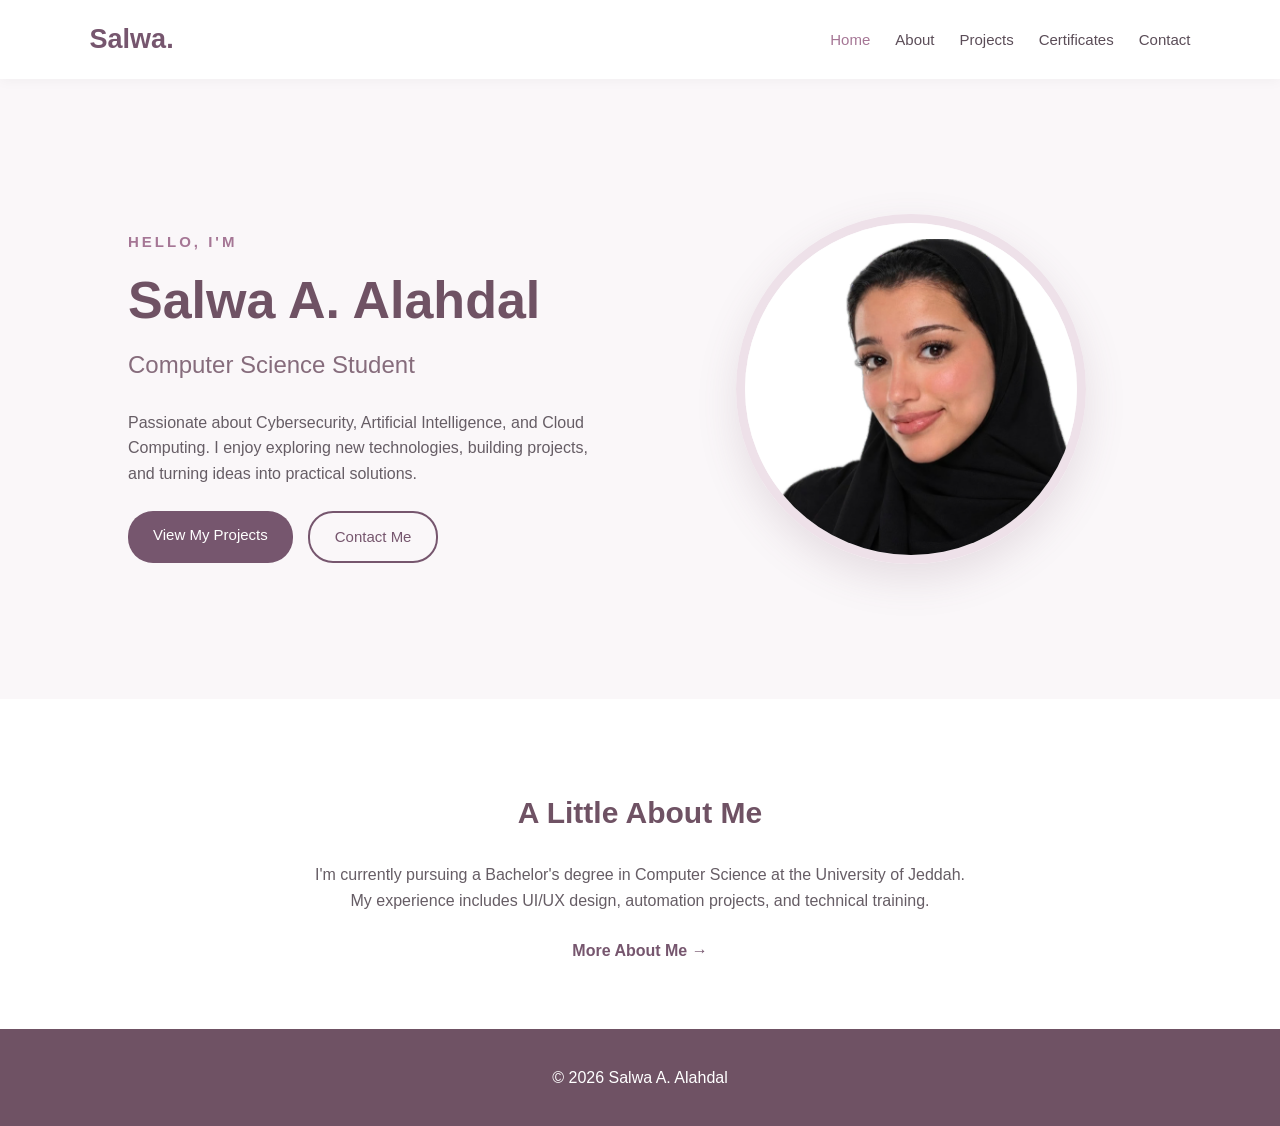
==== index.html @ fcae5801 "Add files via upload" ====
<!DOCTYPE html>
<html lang="en">

<head>
    <meta charset="UTF-8">
    <meta name="viewport" content="width=device-width, initial-scale=1.0">
    <title>Home | Salwa Alahdal</title>
    <link rel="stylesheet" href="CSS/style.css">
</head>

<body>

    <header class="site-header">
        <nav class="navbar" aria-label="Main navigation">

            <a href="index.html" class="logo">Salwa.</a>

            <div class="nav-links">
                <a href="index.html" class="active" aria-current="page">Home</a>
                <a href="about.html">About</a>
                <a href="projects.html">Projects</a>
                <a href="certificates.html">Certificates</a>
                <a href="contact.html">Contact</a>
            </div>

        </nav>
    </header>

    <main>

        <section class="hero">

            <div class="hero-text">

                <p class="intro">HELLO, I'M</p>

                <h1>Salwa A. Alahdal</h1>

                <h2>Computer Science Student</h2>

                <p class="hero-description">
                    Passionate about Cybersecurity, Artificial
                    Intelligence, and Cloud Computing.
                    I enjoy exploring new technologies,
                    building projects, and turning ideas
                    into practical solutions.
                </p>

                <div class="hero-buttons">
                    <a href="projects.html" class="btn primary-btn">
                        View My Projects
                    </a>

                    <a href="contact.html" class="btn secondary-btn">
                        Contact Me
                    </a>
                </div>

            </div>

            <div class="hero-image">
                <img src="media/profile.png"
                     alt="Portrait of Salwa Alahdal">
            </div>

        </section>

        <section class="home-intro">

            <h2>A Little About Me</h2>

            <p>
                I'm currently pursuing a Bachelor's degree
                in Computer Science at the University of Jeddah.
                My experience includes UI/UX design,
                automation projects, and technical training.
            </p>

            <a href="about.html" class="text-link">
                More About Me →
            </a>

        </section>

    </main>

    <footer>
        <p>&copy; 2026 Salwa A. Alahdal</p>
    </footer>

</body>
</html>
---- CSS/style.css ----
* {
    box-sizing: border-box;
}

html {
    scroll-behavior: smooth;
}

body {
    margin: 0;
    font-family: Arial, Helvetica, sans-serif;
    background-color: #faf7f9;
    color: #393039;
    line-height: 1.6;
}

a {
    text-decoration: none;
}

.site-header {
    background-color: #ffffff;
    padding: 18px 7%;
    box-shadow: 0 2px 12px rgba(0, 0, 0, 0.04);
}

.navbar {
    display: flex;
    justify-content: space-between;
    align-items: center;
    gap: 20px;
}

.logo {
    font-size: 27px;
    font-weight: bold;
    color: #76566e;
}

.nav-links {
    display: flex;
    flex-wrap: wrap;
    gap: 25px;
}

.nav-links a {
    color: #5b4d58;
    font-size: 15px;
    transition: color 0.3s;
}

.nav-links a:hover,
.nav-links a.active {
    color: #a57695;
}

.hero {
    min-height: 620px;
    display: flex;
    align-items: center;
    justify-content: space-between;
    gap: 60px;
    padding: 75px 10%;
}

.hero-text {
    flex: 1;
}

.intro {
    color: #a57695;
    font-size: 15px;
    font-weight: bold;
    letter-spacing: 3px;
}

.hero h1 {
    font-size: 52px;
    color: #6f5264;
    margin: 10px 0;
    line-height: 1.2;
}

.hero h2 {
    font-size: 24px;
    color: #866c7c;
    font-weight: normal;
    margin: 15px 0;
}

.hero-description {
    max-width: 490px;
    font-size: 16px;
    color: #665d65;
    margin: 25px 0;
}

.hero-buttons {
    display: flex;
    flex-wrap: wrap;
    gap: 15px;
}

.btn {
    display: inline-block;
    padding: 12px 25px;
    border-radius: 25px;
    font-size: 15px;
    transition: 0.3s;
}

.primary-btn {
    background-color: #76566e;
    color: white;
}

.primary-btn:hover {
    background-color: #5e4057;
}

.secondary-btn {
    border: 2px solid #76566e;
    color: #76566e;
}

.secondary-btn:hover {
    background-color: #76566e;
    color: white;
}

.hero-image {
    flex: 1;
    display: flex;
    justify-content: center;
}

.hero-image img {
    width: 100%;
    max-width: 350px;
    aspect-ratio: 1 / 1;
    object-fit: cover;
    object-position: center top;
    border-radius: 50%;
    border: 9px solid #eee1e9;
    box-shadow: 0 15px 40px rgba(111, 82, 100, 0.15);
}

.home-intro {
    background-color: white;
    text-align: center;
    padding: 65px 10%;
}

.home-intro h2 {
    color: #6f5264;
    font-size: 30px;
}

.home-intro p {
    max-width: 650px;
    margin: 15px auto 25px;
    color: #665d65;
}

.text-link {
    color: #76566e;
    font-weight: bold;
}

.text-link:hover {
    color: #a57695;
}

footer {
    background-color: #6f5264;
    color: white;
    text-align: center;
    padding: 20px;
}

@media screen and (max-width: 992px) {
    .hero {
        padding: 60px 6%;
        gap: 35px;
    }

    .hero h1 {
        font-size: 42px;
    }
}

@media screen and (max-width: 768px) {
    .navbar {
        flex-direction: column;
    }

    .nav-links {
        justify-content: center;
        gap: 15px;
    }

    .hero {
        flex-direction: column-reverse;
        text-align: center;
        padding: 50px 7%;
        gap: 25px;
    }

    .hero h1 {
        font-size: 38px;
    }

    .hero-description {
        margin: 25px auto;
    }

    .hero-buttons {
        justify-content: center;
    }

    .hero-image img {
        max-width: 270px;
    }
}

@media screen and (max-width: 576px) {
    .site-header {
        padding: 15px;
    }

    .nav-links {
        gap: 12px;
    }

    .nav-links a {
        font-size: 13px;
    }

    .hero {
        padding: 40px 20px;
    }

    .hero h1 {
        font-size: 32px;
    }

    .hero h2 {
        font-size: 19px;
    }

    .hero-image img {
        max-width: 220px;
    }

    .btn {
        padding: 10px 18px;
        font-size: 13px;
    }

    .home-intro {
        padding: 45px 20px;
    }
}


.about-page {
    max-width: 1050px;
    margin: 0 auto;
    padding: 50px 25px;
}

.page-heading {
    text-align: center;
    margin-bottom: 55px;
}

.page-heading h1 {
    font-size: 42px;
    color: #6f5264;
    margin: 10px 0;
}

.page-heading p {
    color: #866c7c;
}

.about-section {
    margin-bottom: 45px;
}

.about-section h2 {
    color: #6f5264;
    font-size: 27px;
    margin-bottom: 20px;
}

.about-section > p {
    color: #665d65;
}

.info-card,
.skill-card {
    background-color: white;
    padding: 25px;
    border-radius: 15px;
    margin-bottom: 18px;
    border: 1px solid #f0e5ec;
    box-shadow: 0 5px 20px rgba(111, 82, 100, 0.05);
}

.info-card h3,
.skill-card h3 {
    color: #76566e;
    margin-top: 0;
}

.info-card p,
.skill-card p {
    color: #665d65;
}

.card-subtitle {
    color: #a57695 !important;
    font-size: 14px;
}

.skills-grid {
    display: grid;
    grid-template-columns: repeat(2, 1fr);
    gap: 18px;
}

.skill-card {
    margin-bottom: 0;
}

@media screen and (max-width: 768px) {
    .about-page {
        padding: 35px 20px;
    }

    .page-heading h1 {
        font-size: 34px;
    }

    .skills-grid {
        grid-template-columns: 1fr;
    }
}

@media screen and (max-width: 576px) {
    .about-page {
        padding: 25px 15px;
    }

    .info-card,
    .skill-card {
        padding: 20px;
    }
}



.projects-page {
    max-width: 1100px;
    margin: 0 auto;
    padding: 50px 25px;
}

.projects-grid {
    display: grid;
    grid-template-columns: repeat(2, 1fr);
    gap: 25px;
}

.project-card {
    background-color: white;
    border: 1px solid #f0e5ec;
    border-radius: 18px;
    overflow: hidden;
    box-shadow: 0 5px 20px rgba(111, 82, 100, 0.05);
    transition: transform 0.3s ease;
}

.project-card:hover {
    transform: translateY(-5px);
}

.project-content {
    padding: 30px;
}

.project-category {
    color: #a57695;
    font-size: 13px;
    font-weight: bold;
    text-transform: uppercase;
    letter-spacing: 1px;
}

.project-content h2 {
    color: #6f5264;
    font-size: 23px;
    margin: 15px 0;
}

.project-content h3 {
    color: #755d6c;
    font-size: 16px;
    margin-top: 22px;
}

.project-content p,
.project-content li {
    color: #665d65;
    line-height: 1.7;
}

.project-content ul {
    padding-left: 20px;
}

.project-tools {
    margin-top: 25px;
    padding-top: 15px;
    border-top: 1px solid #eee5ea;
    color: #a57695 !important;
    font-size: 14px;
    font-weight: bold;
}

@media screen and (max-width: 768px) {
    .projects-grid {
        grid-template-columns: 1fr;
    }

    .projects-page {
        padding: 35px 20px;
    }
}

@media screen and (max-width: 576px) {
    .projects-page {
        padding: 25px 15px;
    }

    .project-content {
        padding: 20px;
    }
}



.certificates-page {
    max-width: 1150px;
    margin: 0 auto;
    padding: 50px 25px;
}

.certificates-grid {
    display: grid;
    grid-template-columns: repeat(3, 1fr);
    gap: 25px;
}

.certificate-card {
    background-color: white;
    border: 1px solid #f0e5ec;
    border-radius: 16px;
    padding: 20px;
    text-align: center;
    box-shadow: 0 5px 20px rgba(111, 82, 100, 0.05);
    transition: transform 0.3s ease;
}

.certificate-card:hover {
    transform: translateY(-5px);
}

.certificate-card a {
    display: block;
    text-decoration: none;
}

.certificate-card img {
    display: block;
    width: 100%;
    height: 230px;
    object-fit: contain;
    border-radius: 8px;
    background-color: #faf8fa;
}

.certificate-card h2 {
    color: #6f5264;
    font-size: 17px;
    margin: 15px 0 8px;
}

.certificate-card p {
    color: #777;
    font-size: 14px;
    margin: 0;
}

@media screen and (max-width: 768px) {
    .certificates-grid {
        grid-template-columns: repeat(2, 1fr);
    }
}

@media screen and (max-width: 576px) {
    .certificates-grid {
        grid-template-columns: 1fr;
    }

    .certificates-page {
        padding: 25px 15px;
    }
}


.contact-page {
    max-width: 1100px;
    margin: 0 auto;
    padding: 60px 25px 100px;
    min-height: 75vh;
}

.contact-grid {
    display: grid;
    grid-template-columns: repeat(3, 1fr);
    gap: 25px;
    margin-top: 45px;
}

.contact-card {
    background: white;
    padding: 45px 25px;
    border-radius: 18px;
    text-align: center;
    border: 1px solid #f0e5ec;
    box-shadow: 0 8px 25px rgba(111, 82, 100, 0.07);
    transition: transform 0.3s ease;
}

.contact-card:hover {
    transform: translateY(-6px);
}

.contact-icon {
    width: 65px;
    height: 65px;
    margin: 0 auto 20px;
    border-radius: 50%;
    background: #f4e8ef;
    color: #765569;
    display: flex;
    justify-content: center;
    align-items: center;
    font-size: 26px;
    font-weight: bold;
}

.contact-card h2 {
    color: #6f5264;
    margin-bottom: 12px;
    font-size: 22px;
}

.contact-card p {
    color: #777;
    line-height: 1.7;
    margin-bottom: 25px;
}

.contact-card a {
    display: inline-block;
    padding: 12px 22px;
    background: #765569;
    color: white;
    border-radius: 9px;
    text-decoration: none;
    transition: background 0.3s ease;
}

.contact-card a:hover {
    background: #5c4052;
}


@media screen and (max-width: 992px) {
    .contact-grid {
        grid-template-columns: repeat(2, 1fr);
    }
}

@media screen and (max-width: 576px) {
    .contact-grid {
        grid-template-columns: 1fr;
    }

    .contact-page {
        padding: 35px 15px 60px;
    }
}
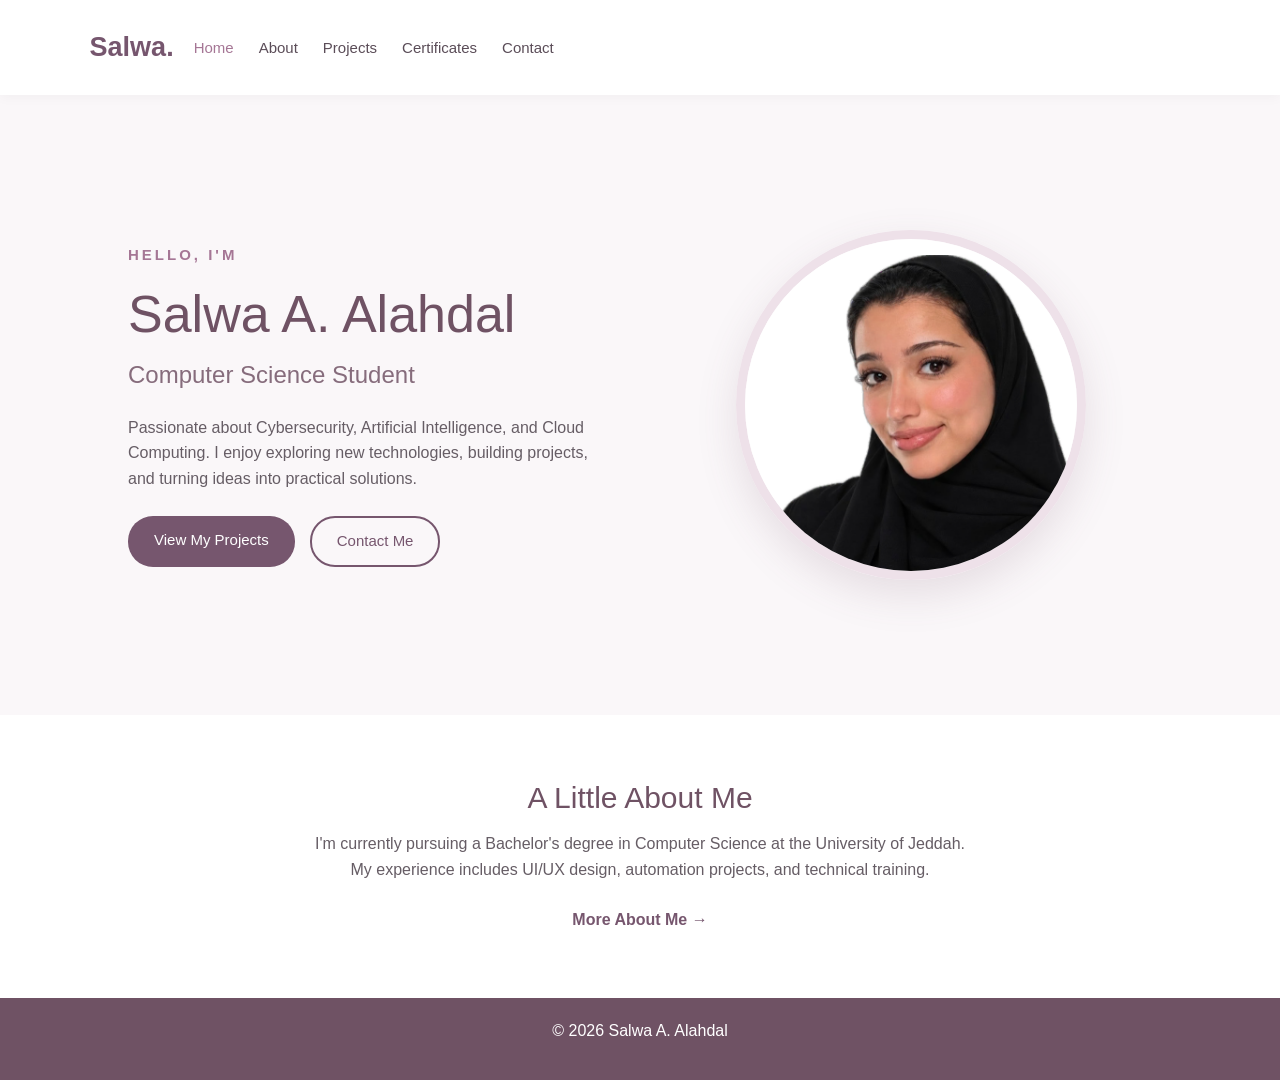
==== commit ffb5b333: "Refactor navbar and hero section in index.html" ====
--- a/index.html
+++ b/index.html
@@ -5,39 +5,99 @@
 <head>
     <meta charset="UTF-8">
     <meta name="viewport" content="width=device-width, initial-scale=1.0">
+
     <title>Home | Salwa Alahdal</title>
+
+
+    <link
+        href="https://cdn.jsdelivr.net/npm/bootstrap@5.3.3/dist/css/bootstrap.min.css"
+        rel="stylesheet">
+
+
     <link rel="stylesheet" href="CSS/style.css">
 </head>
 
 <body>
 
+
     <header class="site-header">
-        <nav class="navbar" aria-label="Main navigation">
 
-            <a href="index.html" class="logo">Salwa.</a>
+        <nav class="navbar navbar-expand-lg"
+             aria-label="Main navigation">
 
-            <div class="nav-links">
-                <a href="index.html" class="active" aria-current="page">Home</a>
-                <a href="about.html">About</a>
-                <a href="projects.html">Projects</a>
-                <a href="certificates.html">Certificates</a>
-                <a href="contact.html">Contact</a>
+            <a href="index.html" class="logo">
+                Salwa.
+            </a>
+
+
+            <button class="navbar-toggler"
+                    type="button"
+                    data-bs-toggle="collapse"
+                    data-bs-target="#portfolioNav"
+                    aria-controls="portfolioNav"
+                    aria-expanded="false"
+                    aria-label="Toggle navigation">
+
+                <span class="navbar-toggler-icon"></span>
+
+            </button>
+
+    
+            <div class="collapse navbar-collapse"
+                 id="portfolioNav">
+
+                <div class="nav-links">
+
+                    <a href="index.html"
+                       class="active"
+                       aria-current="page">
+                        Home
+                    </a>
+
+                    <a href="about.html">
+                        About
+                    </a>
+
+                    <a href="projects.html">
+                        Projects
+                    </a>
+
+                    <a href="certificates.html">
+                        Certificates
+                    </a>
+
+                    <a href="contact.html">
+                        Contact
+                    </a>
+
+                </div>
+
             </div>
 
         </nav>
+
     </header>
+
+
 
     <main>
 
+   
         <section class="hero">
 
             <div class="hero-text">
 
-                <p class="intro">HELLO, I'M</p>
+                <p class="intro">
+                    HELLO, I'M
+                </p>
 
-                <h1>Salwa A. Alahdal</h1>
+                <h1>
+                    Salwa A. Alahdal
+                </h1>
 
-                <h2>Computer Science Student</h2>
+                <h2>
+                    Computer Science Student
+                </h2>
 
                 <p class="hero-description">
                     Passionate about Cybersecurity, Artificial
@@ -48,27 +108,39 @@
                 </p>
 
                 <div class="hero-buttons">
-                    <a href="projects.html" class="btn primary-btn">
+
+                    <a href="projects.html"
+                       class="btn primary-btn">
                         View My Projects
                     </a>
 
-                    <a href="contact.html" class="btn secondary-btn">
+                    <a href="contact.html"
+                       class="btn secondary-btn">
                         Contact Me
                     </a>
+
                 </div>
 
             </div>
 
+
+         
             <div class="hero-image">
+
                 <img src="media/profile.png"
                      alt="Portrait of Salwa Alahdal">
+
             </div>
 
         </section>
 
+
+    
         <section class="home-intro">
 
-            <h2>A Little About Me</h2>
+            <h2>
+                A Little About Me
+            </h2>
 
             <p>
                 I'm currently pursuing a Bachelor's degree
@@ -85,9 +157,17 @@
 
     </main>
 
+
+
     <footer>
         <p>&copy; 2026 Salwa A. Alahdal</p>
     </footer>
 
+
+   
+    <script
+        src="https://cdn.jsdelivr.net/npm/bootstrap@5.3.3/dist/js/bootstrap.bundle.min.js">
+    </script>
+
 </body>
 </html>
